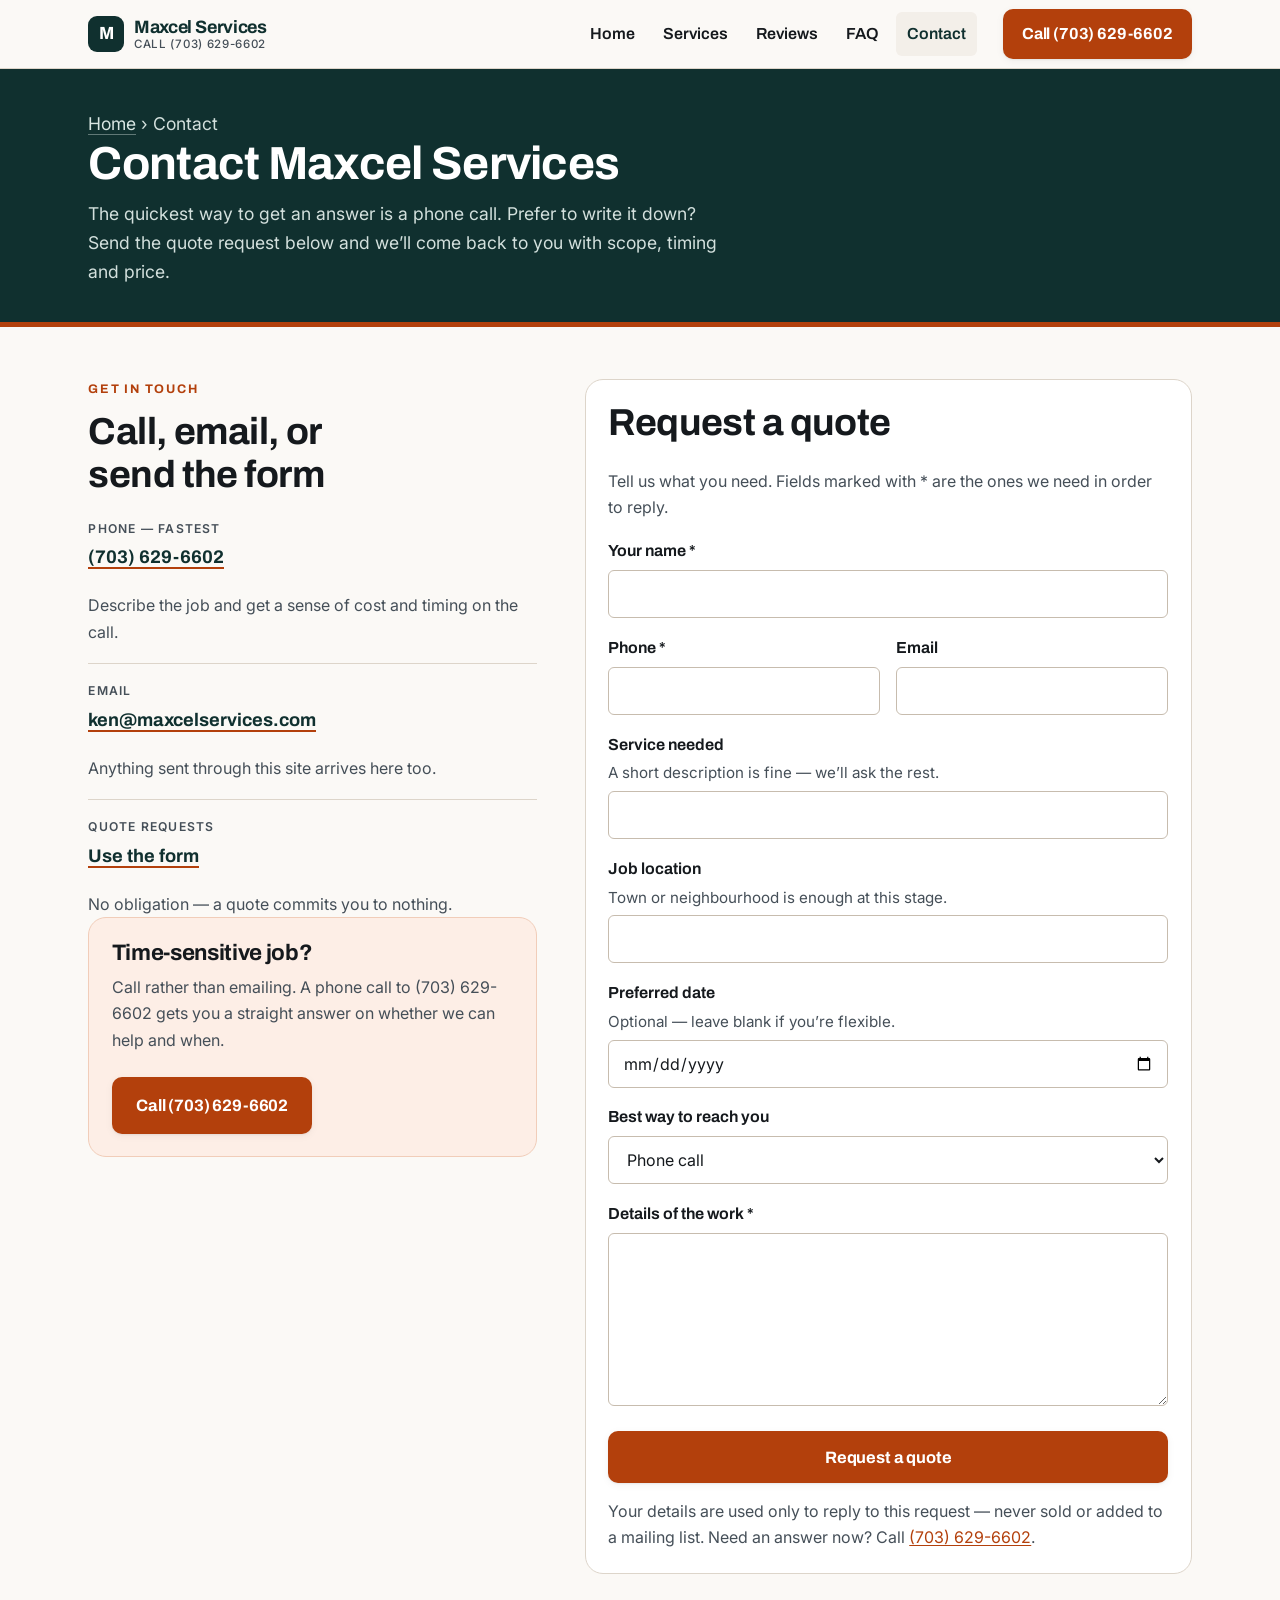
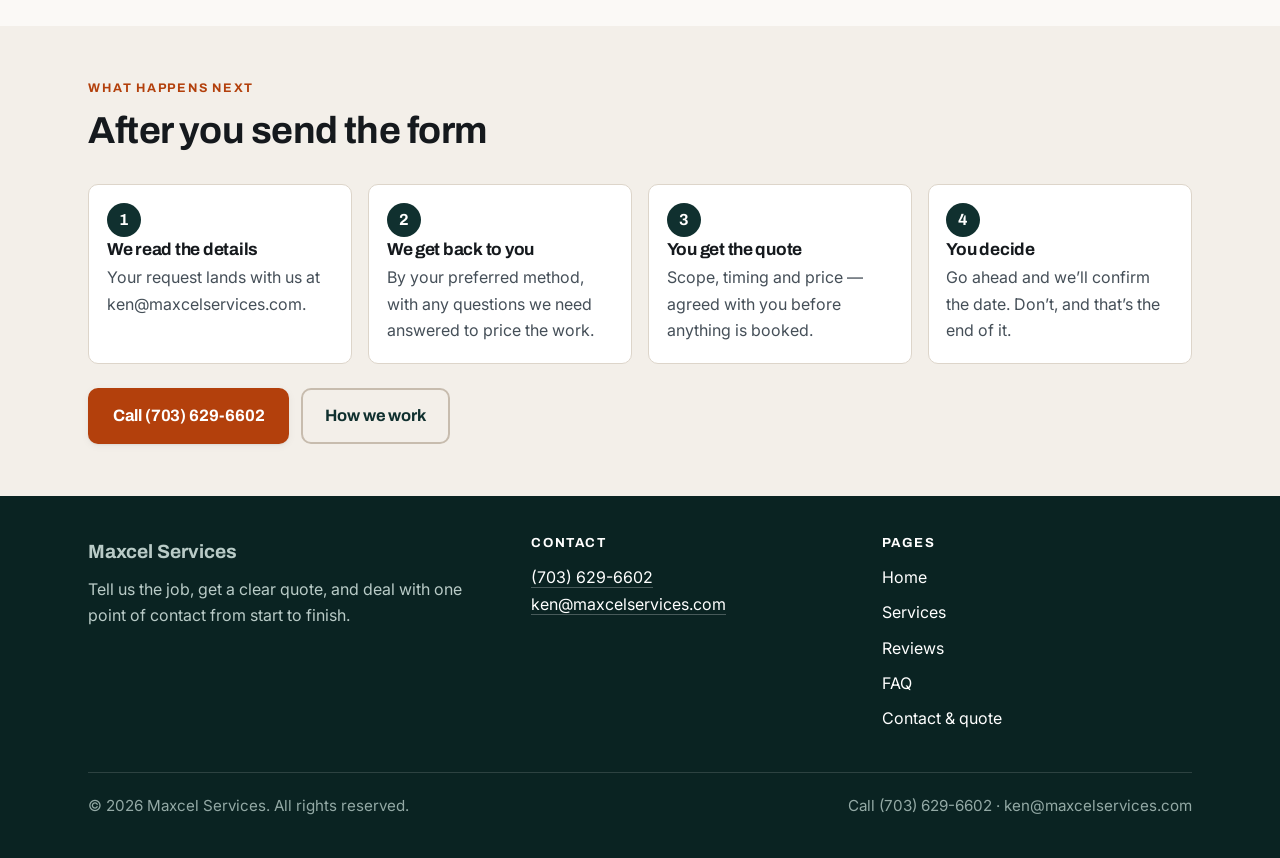
==== contact.html @ d25b7cfe "feat: initial website build" ====
<!DOCTYPE html>
<html lang="en">
<head>
<meta charset="utf-8">
<meta name="viewport" content="width=device-width, initial-scale=1">
<title>Contact &amp; Quote Request | Maxcel Services</title>
<meta name="description" content="Call Maxcel Services on (703) 629-6602, email ken@maxcelservices.com, or send a quote request and we'll come back to you with scope, timing and price.">
<meta name="theme-color" content="#10302f">
<link rel="canonical" href="./contact.html">
<link rel="icon" href="./assets/favicon.svg" type="image/svg+xml">
<link rel="apple-touch-icon" href="./assets/favicon.svg">

<meta property="og:type" content="website">
<meta property="og:site_name" content="Maxcel Services">
<meta property="og:title" content="Contact &amp; Quote Request | Maxcel Services">
<meta property="og:description" content="Call (703) 629-6602, email ken@maxcelservices.com, or send a quote request.">
<meta name="twitter:card" content="summary">

<link rel="preconnect" href="https://fonts.googleapis.com">
<link rel="preconnect" href="https://fonts.gstatic.com" crossorigin>
<link href="https://fonts.googleapis.com/css2?family=Archivo:wght@500;600;700&family=Inter:wght@400;500;600&display=swap" rel="stylesheet">
<link rel="stylesheet" href="./assets/styles.css">
</head>
<body>
<a class="skip-link" href="#main">Skip to main content</a>

<header class="site-header">
  <div class="wrap header-inner">
    <a class="brand" href="./index.html">
      <span class="brand__mark" aria-hidden="true">M</span>
      <span class="brand__text">Maxcel Services<span>Call (703) 629-6602</span></span>
    </a>

    <button class="nav-toggle" type="button" aria-expanded="false" aria-controls="site-nav">
      <span class="nav-toggle__bars" aria-hidden="true"></span>
      Menu
    </button>

    <nav class="site-nav" id="site-nav" aria-label="Main">
      <ul>
        <li><a href="./index.html">Home</a></li>
        <li><a href="./services.html">Services</a></li>
        <li><a href="./reviews.html">Reviews</a></li>
        <li><a href="./faq.html">FAQ</a></li>
        <li><a href="./contact.html" aria-current="page">Contact</a></li>
      </ul>
    </nav>

    <a class="btn btn--primary header-call" href="tel:+17036296602">Call (703) 629-6602</a>
  </div>
</header>

<main id="main">

  <div class="page-head">
    <div class="wrap">
      <p class="breadcrumb"><a href="./index.html">Home</a> &rsaquo; Contact</p>
      <h1>Contact Maxcel Services</h1>
      <p>
        The quickest way to get an answer is a phone call. Prefer to write it down? Send the quote
        request below and we’ll come back to you with scope, timing and price.
      </p>
    </div>
  </div>

  <section class="section" aria-labelledby="contact-heading">
    <div class="wrap contact-grid">

      <div>
        <p class="eyebrow">Get in touch</p>
        <h2 id="contact-heading">Call, email, or send the form</h2>

        <ul class="contact-list">
          <li>
            <p class="k">Phone — fastest</p>
            <p class="v"><a href="tel:+17036296602">(703) 629-6602</a></p>
            <p class="note">Describe the job and get a sense of cost and timing on the call.</p>
          </li>
          <li>
            <p class="k">Email</p>
            <p class="v"><a href="mailto:ken@maxcelservices.com">ken@maxcelservices.com</a></p>
            <p class="note">Anything sent through this site arrives here too.</p>
          </li>
          <li>
            <p class="k">Quote requests</p>
            <p class="v"><a href="#quote-form">Use the form</a></p>
            <p class="note">No obligation — a quote commits you to nothing.</p>
          </li>
        </ul>

        <div class="panel panel--accent">
          <h3>Time-sensitive job?</h3>
          <p>
            Call rather than emailing. A phone call to (703) 629-6602 gets you a straight answer on
            whether we can help and when.
          </p>
          <div class="btn-row">
            <a class="btn btn--primary" href="tel:+17036296602">Call (703) 629-6602</a>
          </div>
        </div>
      </div>

      <div class="panel" id="quote-form">
        <h2>Request a quote</h2>
        <p>
          Tell us what you need. Fields marked with * are the ones we need in order to reply.
        </p>

        <div class="form-status" id="contact-status" role="status" aria-live="polite"></div>

        <form class="form"
              method="POST"
              action="https://vision.leadrai.com/api/forms/9514c289e4f83cdfdb13f9842e59781e"
              data-leadr
              data-status="contact-status">
          <input type="hidden" name="_form" value="Quote request">
          <input type="hidden" name="_page" value="">
          <input type="text" name="_gotcha" tabindex="-1" autocomplete="off" style="display:none">

          <div class="field">
            <label for="c-name">Your name *</label>
            <input type="text" id="c-name" name="name" autocomplete="name" required>
          </div>

          <div class="field-row">
            <div class="field">
              <label for="c-phone">Phone *</label>
              <input type="tel" id="c-phone" name="phone" autocomplete="tel" required>
            </div>
            <div class="field">
              <label for="c-email">Email</label>
              <input type="email" id="c-email" name="email" autocomplete="email">
            </div>
          </div>

          <div class="field">
            <label for="c-service">Service needed
              <span class="hint">A short description is fine — we’ll ask the rest.</span>
            </label>
            <input type="text" id="c-service" name="Service needed" autocomplete="off">
          </div>

          <div class="field">
            <label for="c-location">Job location
              <span class="hint">Town or neighbourhood is enough at this stage.</span>
            </label>
            <input type="text" id="c-location" name="Job location" autocomplete="off">
          </div>

          <div class="field">
            <label for="c-date">Preferred date
              <span class="hint">Optional — leave blank if you’re flexible.</span>
            </label>
            <input type="date" id="c-date" name="Preferred date">
          </div>

          <div class="field">
            <label for="c-contact-method">Best way to reach you</label>
            <select id="c-contact-method" name="Best way to reach you">
              <option value="Phone call">Phone call</option>
              <option value="Text message">Text message</option>
              <option value="Email">Email</option>
            </select>
          </div>

          <div class="field">
            <label for="c-message">Details of the work *</label>
            <textarea id="c-message" name="Job details" rows="6" required></textarea>
          </div>

          <button class="btn btn--primary btn--block" type="submit">Request a quote</button>

          <p class="form__legal">
            Your details are used only to reply to this request — never sold or added to a mailing
            list. Need an answer now? Call <a href="tel:+17036296602">(703) 629-6602</a>.
          </p>
        </form>
      </div>

    </div>
  </section>

  <section class="section section--alt" aria-labelledby="next-heading">
    <div class="wrap">
      <p class="eyebrow">What happens next</p>
      <h2 id="next-heading">After you send the form</h2>
      <ol class="steps">
        <li>
          <h3>We read the details</h3>
          <p>Your request lands with us at ken@maxcelservices.com.</p>
        </li>
        <li>
          <h3>We get back to you</h3>
          <p>By your preferred method, with any questions we need answered to price the work.</p>
        </li>
        <li>
          <h3>You get the quote</h3>
          <p>Scope, timing and price — agreed with you before anything is booked.</p>
        </li>
        <li>
          <h3>You decide</h3>
          <p>Go ahead and we’ll confirm the date. Don’t, and that’s the end of it.</p>
        </li>
      </ol>

      <div class="btn-row">
        <a class="btn btn--primary" href="tel:+17036296602">Call (703) 629-6602</a>
        <a class="btn btn--ghost" href="./services.html">How we work</a>
      </div>
    </div>
  </section>

</main>

<footer class="site-footer">
  <div class="wrap">
    <div class="footer-grid">
      <div>
        <p class="footer-brand">Maxcel Services</p>
        <p>
          Tell us the job, get a clear quote, and deal with one point of contact from start to finish.
        </p>
      </div>
      <div>
        <h2>Contact</h2>
        <p>
          <a href="tel:+17036296602">(703) 629-6602</a><br>
          <a href="mailto:ken@maxcelservices.com">ken@maxcelservices.com</a>
        </p>
      </div>
      <nav aria-label="Footer">
        <h2>Pages</h2>
        <ul class="footer-links">
          <li><a href="./index.html">Home</a></li>
          <li><a href="./services.html">Services</a></li>
          <li><a href="./reviews.html">Reviews</a></li>
          <li><a href="./faq.html">FAQ</a></li>
          <li><a href="./contact.html">Contact &amp; quote</a></li>
        </ul>
      </nav>
    </div>
    <div class="footer-bottom">
      <span>&copy; <span data-year>2026</span> Maxcel Services. All rights reserved.</span>
      <span>Call (703) 629-6602 &middot; ken@maxcelservices.com</span>
    </div>
  </div>
</footer>

<div class="call-bar" role="group" aria-label="Quick contact">
  <a class="btn btn--primary" href="tel:+17036296602">Call (703) 629-6602</a>
  <a class="btn btn--ghost" href="#quote-form">Quote</a>
</div>

<script src="./assets/site.js" defer></script>
</body>
</html>
---- assets/styles.css ----
/* ==========================================================================
   Maxcel Services — stylesheet
   Visual direction: grounded, structured, service-trade professional.
   Palette: deep spruce brand, warm clay accent reserved for actions.
   ========================================================================== */

/* ---------- Tokens ---------- */
:root {
  --paper: #fbf9f6;
  --surface: #ffffff;
  --surface-alt: #f3efe9;
  --ink: #15191d;
  --ink-soft: #454f58;
  --line: #ddd5ca;
  --line-strong: #c7bcae;

  --brand: #10302f;
  --brand-deep: #0a2322;
  --brand-soft: #1d4a46;
  --on-brand: #eef3f1;

  --accent: #b3400c;
  --accent-hover: #8f3209;
  --accent-tint: #fdeee6;

  --focus: #0b6b8a;

  --radius-s: 6px;
  --radius-m: 10px;
  --radius-l: 18px;

  --shadow-s: 0 1px 2px rgba(21, 25, 29, .06), 0 2px 8px rgba(21, 25, 29, .05);
  --shadow-m: 0 10px 30px rgba(10, 35, 34, .10);

  --measure: 68ch;
  --wrap: 1140px;

  --step-s: .9375rem;
  --font-head: "Archivo", "Helvetica Neue", Helvetica, Arial, sans-serif;
  --font-body: "Inter", -apple-system, BlinkMacSystemFont, "Segoe UI", Roboto, Arial, sans-serif;
}

/* ---------- Reset / base ---------- */
*, *::before, *::after { box-sizing: border-box; }

html {
  -webkit-text-size-adjust: 100%;
  scroll-behavior: smooth;
}

body {
  margin: 0;
  background: var(--paper);
  color: var(--ink);
  font-family: var(--font-body);
  font-size: 1.0625rem;      /* 17px */
  line-height: 1.65;
  overflow-x: hidden;
  -webkit-font-smoothing: antialiased;
}

img, svg { max-width: 100%; height: auto; display: block; }

h1, h2, h3, h4 {
  font-family: var(--font-head);
  font-weight: 700;
  line-height: 1.14;
  letter-spacing: -.015em;
  margin: 0 0 .6em;
  color: var(--ink);
  text-wrap: balance;
}

h1 { font-size: clamp(2.05rem, 7vw, 3.5rem); }
h2 { font-size: clamp(1.6rem, 4.4vw, 2.35rem); }
h3 { font-size: clamp(1.15rem, 2.6vw, 1.4rem); }
h4 { font-size: 1.05rem; }

p { margin: 0 0 1.1em; max-width: var(--measure); }
p:last-child { margin-bottom: 0; }

a { color: var(--accent); text-decoration-thickness: 1px; text-underline-offset: 2px; }
a:hover { color: var(--accent-hover); }

ul, ol { margin: 0 0 1.1em; padding-left: 1.15em; }
li { margin-bottom: .45em; }

strong { font-weight: 650; }

hr {
  border: 0;
  border-top: 1px solid var(--line);
  margin: 2.5rem 0;
}

:focus-visible {
  outline: 3px solid var(--focus);
  outline-offset: 2px;
  border-radius: 3px;
}

::selection { background: var(--accent-tint); color: var(--ink); }

/* ---------- Layout helpers ---------- */
.wrap {
  width: 100%;
  max-width: var(--wrap);
  margin-inline: auto;
  padding-inline: 1.15rem;
}

.section { padding: 3.25rem 0; }
.section--tight { padding: 2.25rem 0; }
.section--pad-lg { padding: 4rem 0; }

.section--alt { background: var(--surface-alt); }
.section--surface { background: var(--surface); }
.section--brand {
  background: var(--brand);
  color: var(--on-brand);
}
.section--brand h2,
.section--brand h3 { color: #fff; }
.section--brand p { color: #d5e2df; }

.eyebrow {
  font-family: var(--font-head);
  font-size: .78rem;
  font-weight: 700;
  letter-spacing: .14em;
  text-transform: uppercase;
  color: var(--accent);
  margin: 0 0 .7rem;
}
.section--brand .eyebrow { color: #f0a072; }

.lede {
  font-size: 1.15rem;
  color: var(--ink-soft);
}
.section--brand .lede { color: #cfdedb; }

.skip-link {
  position: absolute;
  left: 0; top: 0;
  background: var(--brand);
  color: #fff;
  padding: .75rem 1.1rem;
  z-index: 200;
  transform: translateY(-120%);
}
.skip-link:focus { transform: translateY(0); }

/* ---------- Buttons ---------- */
.btn {
  display: inline-flex;
  align-items: center;
  justify-content: center;
  gap: .55rem;
  min-height: 52px;
  padding: .8rem 1.4rem;
  border: 2px solid transparent;
  border-radius: var(--radius-m);
  font-family: var(--font-head);
  font-size: 1.03rem;
  font-weight: 700;
  letter-spacing: -.01em;
  text-decoration: none;
  cursor: pointer;
  transition: background-color .18s ease, border-color .18s ease, color .18s ease, transform .18s ease;
}

.btn--primary {
  background: var(--accent);
  color: #fff;
  box-shadow: var(--shadow-s);
}
.btn--primary:hover {
  background: var(--accent-hover);
  color: #fff;
  transform: translateY(-1px);
}

.btn--ghost {
  background: transparent;
  color: var(--brand);
  border-color: var(--line-strong);
}
.btn--ghost:hover {
  background: #fff;
  border-color: var(--brand);
  color: var(--brand);
}

/* Ghost buttons sitting on any dark surface */
.section--brand .btn--ghost,
.hero .btn--ghost,
.cta-band .btn--ghost,
.page-head .btn--ghost,
.call-bar .btn--ghost {
  color: #fff;
  border-color: rgba(255, 255, 255, .5);
  background: transparent;
}
.section--brand .btn--ghost:hover,
.hero .btn--ghost:hover,
.cta-band .btn--ghost:hover,
.page-head .btn--ghost:hover,
.call-bar .btn--ghost:hover {
  background: rgba(255, 255, 255, .14);
  border-color: #fff;
  color: #fff;
}

.btn--block { width: 100%; }

.btn-row {
  display: flex;
  flex-wrap: wrap;
  gap: .75rem;
  margin: 1.5rem 0 0;
}
.btn-row .btn { flex: 1 1 240px; }

@media (min-width: 640px) {
  .btn-row .btn { flex: 0 0 auto; }
}

/* ---------- Header ---------- */
.site-header {
  position: sticky;
  top: 0;
  z-index: 100;
  background: rgba(251, 249, 246, .97);
  border-bottom: 1px solid var(--line);
}

.header-inner {
  display: flex;
  align-items: center;
  gap: 1rem;
  min-height: 68px;
  padding-block: .5rem;
}

.brand {
  display: inline-flex;
  align-items: center;
  gap: .6rem;
  text-decoration: none;
  color: var(--brand);
  margin-right: auto;
}
.brand:hover { color: var(--brand); }

.brand__mark {
  width: 36px;
  height: 36px;
  flex: 0 0 36px;
  border-radius: 9px;
  background: var(--brand);
  color: #fff;
  display: grid;
  place-items: center;
  font-family: var(--font-head);
  font-weight: 700;
  font-size: 1.1rem;
  letter-spacing: -.02em;
}

.brand__text {
  font-family: var(--font-head);
  font-weight: 700;
  font-size: 1.12rem;
  line-height: 1.1;
  letter-spacing: -.02em;
}
.brand__text span {
  display: block;
  font-family: var(--font-body);
  font-size: .72rem;
  font-weight: 500;
  letter-spacing: .06em;
  text-transform: uppercase;
  color: var(--ink-soft);
}

.nav-toggle {
  display: inline-flex;
  align-items: center;
  gap: .45rem;
  min-height: 46px;
  min-width: 46px;
  padding: .4rem .7rem;
  background: transparent;
  border: 1px solid var(--line-strong);
  border-radius: var(--radius-s);
  font-family: var(--font-head);
  font-size: .95rem;
  font-weight: 700;
  color: var(--brand);
  cursor: pointer;
}
.nav-toggle__bars {
  position: relative;
  width: 18px;
  height: 2px;
  background: currentColor;
  display: block;
}
.nav-toggle__bars::before,
.nav-toggle__bars::after {
  content: "";
  position: absolute;
  left: 0;
  width: 18px;
  height: 2px;
  background: currentColor;
}
.nav-toggle__bars::before { top: -5px; }
.nav-toggle__bars::after { top: 5px; }

.site-nav { display: none; }

.site-nav.is-open {
  display: block;
  position: absolute;
  left: 0;
  right: 0;
  top: 100%;
  background: var(--surface);
  border-bottom: 1px solid var(--line);
  box-shadow: var(--shadow-m);
  padding: .6rem 1.15rem 1.15rem;
}

.site-nav ul {
  list-style: none;
  margin: 0;
  padding: 0;
}
.site-nav li { margin: 0; }

.site-nav a {
  display: block;
  padding: .85rem .25rem;
  min-height: 48px;
  font-family: var(--font-head);
  font-weight: 600;
  font-size: 1.02rem;
  color: var(--ink);
  text-decoration: none;
  border-bottom: 1px solid var(--line);
}
.site-nav a:hover { color: var(--accent); }
.site-nav a[aria-current="page"] { color: var(--accent); }

.header-call {
  display: none;
}

@media (min-width: 900px) {
  .nav-toggle { display: none; }
  .site-nav { display: block; }
  .site-nav ul { display: flex; gap: .35rem; align-items: center; }
  .site-nav a {
    border-bottom: 0;
    padding: .55rem .7rem;
    min-height: 44px;
    display: inline-flex;
    align-items: center;
    border-radius: var(--radius-s);
    font-size: 1rem;
  }
  .site-nav a[aria-current="page"] {
    color: var(--brand);
    background: var(--surface-alt);
  }
  .header-call {
    display: inline-flex;
    margin-left: .6rem;
    min-height: 46px;
    padding: .6rem 1.05rem;
    font-size: 1rem;
  }
}

/* ---------- Hero ---------- */
.hero {
  background: var(--brand);
  color: var(--on-brand);
  border-bottom: 6px solid var(--accent);
  position: relative;
  overflow: hidden;
}

.hero::after {
  /* restrained geometric texture — no blobs, no gradient mush */
  content: "";
  position: absolute;
  inset: 0;
  background-image:
    linear-gradient(to right, rgba(255, 255, 255, .04) 1px, transparent 1px),
    linear-gradient(to bottom, rgba(255, 255, 255, .04) 1px, transparent 1px);
  background-size: 68px 68px;
  pointer-events: none;
}

.hero__inner {
  position: relative;
  z-index: 1;
  padding: 2.75rem 0 2.5rem;
}

.hero__tag {
  display: inline-block;
  font-family: var(--font-head);
  font-size: .76rem;
  font-weight: 700;
  letter-spacing: .13em;
  text-transform: uppercase;
  color: #f3b58f;
  border: 1px solid rgba(243, 181, 143, .4);
  border-radius: 999px;
  padding: .35rem .8rem;
  margin-bottom: 1.15rem;
}

.hero h1 { color: #fff; margin-bottom: .55rem; }
.hero h1 em {
  font-style: normal;
  color: #f3b58f;
}

.hero__sub {
  font-size: 1.14rem;
  color: #d3e0dd;
  max-width: 54ch;
  margin-bottom: 1.6rem;
}

.hero .btn-row { margin-top: 0; }

.hero__phone {
  margin-top: 1.5rem;
  font-size: 1rem;
  color: #bed0cc;
}
.hero__phone a {
  color: #fff;
  font-family: var(--font-head);
  font-weight: 700;
  font-size: 1.2rem;
  text-decoration: none;
  border-bottom: 2px solid rgba(243, 181, 143, .6);
}
.hero__phone a:hover { border-bottom-color: #f3b58f; color: #fff; }

@media (min-width: 900px) {
  .hero__inner {
    padding: 4.25rem 0 3.75rem;
    display: grid;
    grid-template-columns: 1.15fr .85fr;
    gap: 3rem;
    align-items: start;
  }
}

/* Hero side card (quote capture / key facts) */
.hero-card {
  background: var(--surface);
  color: var(--ink);
  border-radius: var(--radius-l);
  padding: 1.35rem;
  box-shadow: var(--shadow-m);
  margin-top: 2rem;
}
@media (min-width: 900px) {
  .hero-card { margin-top: 0; padding: 1.6rem; }
}
.hero-card h2 {
  font-size: 1.3rem;
  margin-bottom: .35rem;
}
.hero-card__note {
  font-size: 1rem;
  color: var(--ink-soft);
  margin-bottom: 1.1rem;
}

/* ---------- Trust strip ---------- */
.trust {
  background: var(--brand-deep);
  color: #cfdedb;
  padding: 1rem 0;
}
.trust ul {
  list-style: none;
  margin: 0;
  padding: 0;
  display: grid;
  gap: .6rem;
}
.trust li {
  margin: 0;
  display: flex;
  gap: .6rem;
  align-items: flex-start;
  font-size: 1rem;
}
.trust svg { flex: 0 0 20px; margin-top: .22rem; color: #f3b58f; }
.trust strong { color: #fff; font-weight: 650; }

@media (min-width: 760px) {
  .trust ul { grid-template-columns: repeat(3, 1fr); gap: 1.25rem; }
}

/* ---------- Service blocks (varied layouts, not a card grid) ---------- */
.service-lead {
  display: grid;
  gap: 1.5rem;
  align-items: start;
}
@media (min-width: 880px) {
  .service-lead { grid-template-columns: .9fr 1.1fr; gap: 3rem; }
}

.service-stack {
  display: grid;
  gap: 1rem;
  margin-top: 2rem;
}

.service {
  background: var(--surface);
  border: 1px solid var(--line);
  border-left: 5px solid var(--brand-soft);
  border-radius: var(--radius-m);
  padding: 1.25rem 1.25rem 1.3rem;
}
.service:nth-child(even) { border-left-color: var(--accent); }

.service__outcome {
  font-family: var(--font-head);
  font-size: 1.16rem;
  font-weight: 700;
  line-height: 1.25;
  margin: 0 0 .5rem;
  color: var(--brand);
}
.service__label {
  display: block;
  font-family: var(--font-body);
  font-size: .74rem;
  font-weight: 600;
  letter-spacing: .11em;
  text-transform: uppercase;
  color: var(--ink-soft);
  margin-bottom: .35rem;
}
.service p { font-size: 1rem; color: var(--ink-soft); margin-bottom: .75rem; }
.service ul {
  margin: 0;
  padding-left: 1.1em;
  font-size: 1rem;
  color: var(--ink-soft);
}

@media (min-width: 880px) {
  .service-stack { grid-template-columns: 1fr 1fr; gap: 1.1rem; }
  .service--wide { grid-column: 1 / -1; }
  .service--wide .service__outcome { font-size: 1.35rem; }
}

/* ---------- Steps (numbered, staggered) ---------- */
.steps {
  list-style: none;
  counter-reset: step;
  margin: 2rem 0 0;
  padding: 0;
  display: grid;
  gap: 1rem;
}
.steps li {
  counter-increment: step;
  position: relative;
  margin: 0;
  padding: 1.1rem 1.2rem 1.15rem 3.6rem;
  background: var(--surface);
  border: 1px solid var(--line);
  border-radius: var(--radius-m);
}
.steps li::before {
  content: counter(step);
  position: absolute;
  left: 1.1rem;
  top: 1.05rem;
  width: 34px;
  height: 34px;
  border-radius: 50%;
  background: var(--brand);
  color: #fff;
  display: grid;
  place-items: center;
  font-family: var(--font-head);
  font-weight: 700;
  font-size: 1rem;
}
.steps h3 { font-size: 1.08rem; margin-bottom: .3rem; }
.steps p { font-size: 1rem; color: var(--ink-soft); margin: 0; }

@media (min-width: 820px) {
  .steps { grid-template-columns: repeat(4, 1fr); }
  .steps li { padding: 3.4rem 1.1rem 1.2rem; }
  .steps li::before { top: 1.1rem; left: 1.1rem; }
}

.section--brand .steps li {
  background: rgba(255, 255, 255, .06);
  border-color: rgba(255, 255, 255, .16);
}
.section--brand .steps li::before { background: var(--accent); }
.section--brand .steps p { color: #cfdedb; }

/* ---------- Split / feature rows ---------- */
.split {
  display: grid;
  gap: 1.75rem;
  align-items: center;
}
@media (min-width: 880px) {
  .split { grid-template-columns: 1fr 1fr; gap: 3rem; }
  .split--reverse > *:first-child { order: 2; }
}

.panel {
  background: var(--surface);
  border: 1px solid var(--line);
  border-radius: var(--radius-l);
  padding: 1.4rem;
}
.panel--accent {
  background: var(--accent-tint);
  border-color: #f1cdb9;
}
.panel h3 { margin-bottom: .5rem; }
.panel p { font-size: 1rem; color: var(--ink-soft); }

.checklist {
  list-style: none;
  margin: 0;
  padding: 0;
}
.checklist li {
  position: relative;
  padding-left: 1.9rem;
  margin-bottom: .7rem;
  font-size: 1rem;
  color: var(--ink-soft);
}
.checklist li::before {
  content: "";
  position: absolute;
  left: 0;
  top: .42em;
  width: 1.05rem;
  height: 1.05rem;
  border-radius: 50%;
  background: var(--accent);
  box-shadow: inset 0 0 0 3px #fff;
}
.section--brand .checklist li { color: #d5e2df; }
.section--brand .checklist li::before { box-shadow: inset 0 0 0 3px var(--brand); }

/* ---------- CTA band ---------- */
.cta-band {
  background: var(--brand);
  color: #fff;
  border-radius: var(--radius-l);
  padding: 1.75rem 1.4rem;
  display: grid;
  gap: 1.2rem;
}
.cta-band h2 { color: #fff; margin-bottom: .4rem; font-size: clamp(1.45rem, 3.8vw, 2rem); }
.cta-band p { color: #d3e0dd; margin: 0; }
.cta-band .btn-row { margin: 0; }
@media (min-width: 880px) {
  .cta-band {
    grid-template-columns: 1.3fr auto;
    align-items: center;
    padding: 2.1rem 2.25rem;
    gap: 2rem;
  }
  .cta-band .btn-row { flex-wrap: nowrap; }
}

/* ---------- FAQ ---------- */
.faq-list {
  margin-top: 1.75rem;
  border-top: 1px solid var(--line);
  max-width: 820px;
}
.faq-item {
  border-bottom: 1px solid var(--line);
}
.faq-item > summary {
  display: flex;
  justify-content: space-between;
  align-items: center;
  gap: 1rem;
  padding: 1.05rem .25rem;
  min-height: 48px;
  cursor: pointer;
  font-family: var(--font-head);
  font-weight: 650;
  font-size: 1.06rem;
  color: var(--brand);
  list-style: none;
}
.faq-item > summary::-webkit-details-marker { display: none; }
.faq-item > summary::after {
  content: "+";
  flex: 0 0 auto;
  font-size: 1.5rem;
  line-height: 1;
  color: var(--accent);
  transition: transform .18s ease;
}
.faq-item[open] > summary::after { content: "–"; }
.faq-item > summary:hover { color: var(--accent); }
.faq-item__body {
  padding: 0 .25rem 1.2rem;
}
.faq-item__body p { font-size: 1rem; color: var(--ink-soft); }

/* ---------- Reviews / feedback ---------- */
.review-note {
  background: var(--surface);
  border: 1px solid var(--line);
  border-left: 5px solid var(--accent);
  border-radius: var(--radius-m);
  padding: 1.3rem;
}
.review-note p { font-size: 1rem; color: var(--ink-soft); }

.ask-list {
  display: grid;
  gap: 1rem;
  margin-top: 1.75rem;
}
@media (min-width: 760px) {
  .ask-list { grid-template-columns: repeat(3, 1fr); }
}
.ask {
  background: var(--surface-alt);
  border-radius: var(--radius-m);
  padding: 1.15rem;
}
.ask h3 { font-size: 1.03rem; margin-bottom: .35rem; }
.ask p { font-size: 1rem; color: var(--ink-soft); margin: 0; }

/* ---------- Forms ---------- */
.form { margin: 0; }

.field { margin-bottom: 1.05rem; }

.field label {
  display: block;
  font-family: var(--font-head);
  font-size: 1rem;
  font-weight: 650;
  color: var(--ink);
  margin-bottom: .35rem;
}
.field .hint {
  display: block;
  font-family: var(--font-body);
  font-size: .95rem;
  font-weight: 400;
  color: var(--ink-soft);
  margin-top: .15rem;
}

.field input[type="text"],
.field input[type="email"],
.field input[type="tel"],
.field input[type="date"],
.field select,
.field textarea {
  width: 100%;
  min-height: 48px;
  padding: .7rem .85rem;
  font-family: var(--font-body);
  font-size: 1rem;
  color: var(--ink);
  background: #fff;
  border: 1px solid var(--line-strong);
  border-radius: var(--radius-s);
  transition: border-color .15s ease, box-shadow .15s ease;
}
.field textarea { min-height: 128px; resize: vertical; line-height: 1.55; }

.field input:focus,
.field select:focus,
.field textarea:focus {
  border-color: var(--brand-soft);
  box-shadow: 0 0 0 3px rgba(29, 74, 70, .15);
}

.field-row { display: grid; gap: 0 1rem; }
@media (min-width: 560px) {
  .field-row { grid-template-columns: 1fr 1fr; }
}

.form__legal {
  font-size: .95rem;
  color: var(--ink-soft);
  margin: .9rem 0 0;
}

.form-status {
  display: none;
  margin: 0 0 1.2rem;
  padding: 1rem 1.1rem;
  border-radius: var(--radius-m);
  background: #e9f4ec;
  border: 1px solid #a9ceb5;
  color: #14361f;
  font-size: 1rem;
}
.form-status.is-visible { display: block; }
.form-status strong { display: block; font-family: var(--font-head); margin-bottom: .2rem; }
.form-status--error {
  background: #fdecea;
  border-color: #e2a9a2;
  color: #5c1b14;
}

/* ---------- Contact details ---------- */
.contact-grid {
  display: grid;
  gap: 1.5rem;
}
@media (min-width: 900px) {
  .contact-grid { grid-template-columns: .85fr 1.15fr; gap: 3rem; align-items: start; }
}

.contact-list {
  list-style: none;
  margin: 0;
  padding: 0;
}
.contact-list li {
  margin: 0 0 1.1rem;
  padding-bottom: 1.1rem;
  border-bottom: 1px solid var(--line);
}
.contact-list li:last-child { border-bottom: 0; margin-bottom: 0; padding-bottom: 0; }
.contact-list dt,
.contact-list .k {
  font-family: var(--font-body);
  font-size: .76rem;
  font-weight: 600;
  letter-spacing: .1em;
  text-transform: uppercase;
  color: var(--ink-soft);
  margin-bottom: .2rem;
}
.contact-list .v {
  font-family: var(--font-head);
  font-size: 1.14rem;
  font-weight: 700;
  color: var(--brand);
  word-break: break-word;
}
.contact-list .v a { color: var(--brand); text-decoration: none; border-bottom: 2px solid var(--accent); }
.contact-list .v a:hover { color: var(--accent); }
.contact-list .note { font-size: 1rem; color: var(--ink-soft); margin-top: .25rem; }

/* ---------- Page header (inner pages) ---------- */
.page-head {
  background: var(--brand);
  color: var(--on-brand);
  border-bottom: 5px solid var(--accent);
  padding: 2.5rem 0 2.25rem;
}
.page-head h1 { color: #fff; font-size: clamp(1.9rem, 5.5vw, 2.9rem); margin-bottom: .5rem; }
.page-head p { color: #d3e0dd; font-size: 1.1rem; max-width: 58ch; margin: 0; }

.breadcrumb {
  font-size: .95rem;
  color: #a9c0bc;
  margin-bottom: .9rem;
}
.breadcrumb a { color: #d9e6e3; text-decoration: none; border-bottom: 1px solid rgba(217, 230, 227, .4); }
.breadcrumb a:hover { color: #fff; }

/* ---------- Footer ---------- */
.site-footer {
  background: var(--brand-deep);
  color: #b9cbc7;
  padding: 2.5rem 0 7rem;   /* room for mobile call bar */
  font-size: 1rem;
}
@media (min-width: 900px) {
  .site-footer { padding-bottom: 2.5rem; }
}

.footer-grid {
  display: grid;
  gap: 1.75rem;
}
@media (min-width: 760px) {
  .footer-grid { grid-template-columns: 1.3fr 1fr 1fr; gap: 2.5rem; }
}

.site-footer h2,
.site-footer h3 {
  color: #fff;
  font-size: .82rem;
  letter-spacing: .12em;
  text-transform: uppercase;
  margin-bottom: .8rem;
}
.site-footer p { color: #b9cbc7; }
.site-footer a { color: #fff; text-decoration: none; border-bottom: 1px solid rgba(255, 255, 255, .25); }
.site-footer a:hover { border-bottom-color: #f3b58f; color: #f3b58f; }

.footer-links { list-style: none; margin: 0; padding: 0; }
.footer-links li { margin-bottom: .55rem; }
.footer-links a { border-bottom: 0; }

.footer-brand {
  font-family: var(--font-head);
  font-weight: 700;
  font-size: 1.2rem;
  color: #fff;
  margin-bottom: .5rem;
}

.footer-bottom {
  margin-top: 2rem;
  padding-top: 1.25rem;
  border-top: 1px solid rgba(255, 255, 255, .14);
  font-size: .95rem;
  color: #93a9a5;
  display: flex;
  flex-wrap: wrap;
  gap: .5rem 1.25rem;
  justify-content: space-between;
}

/* ---------- Mobile sticky call bar ---------- */
.call-bar {
  position: fixed;
  left: 0; right: 0; bottom: 0;
  z-index: 95;
  display: flex;
  gap: .6rem;
  padding: .6rem .75rem calc(.6rem + env(safe-area-inset-bottom, 0px));
  background: rgba(10, 35, 34, .97);
  border-top: 1px solid rgba(255, 255, 255, .14);
}
.call-bar .btn {
  flex: 1 1 0;
  min-height: 50px;
  font-size: 1rem;
  padding-inline: .6rem;
}
.call-bar .btn--ghost {
  color: #fff;
  border-color: rgba(255, 255, 255, .45);
  background: transparent;
}
.call-bar .btn--ghost:hover { background: rgba(255, 255, 255, .12); color: #fff; }

@media (min-width: 900px) {
  .call-bar { display: none; }
}

/* ---------- Motion ---------- */
@media (prefers-reduced-motion: reduce) {
  html { scroll-behavior: auto; }
  *, *::before, *::after {
    animation-duration: .001ms !important;
    animation-iteration-count: 1 !important;
    transition-duration: .001ms !important;
  }
  .btn--primary:hover { transform: none; }
}
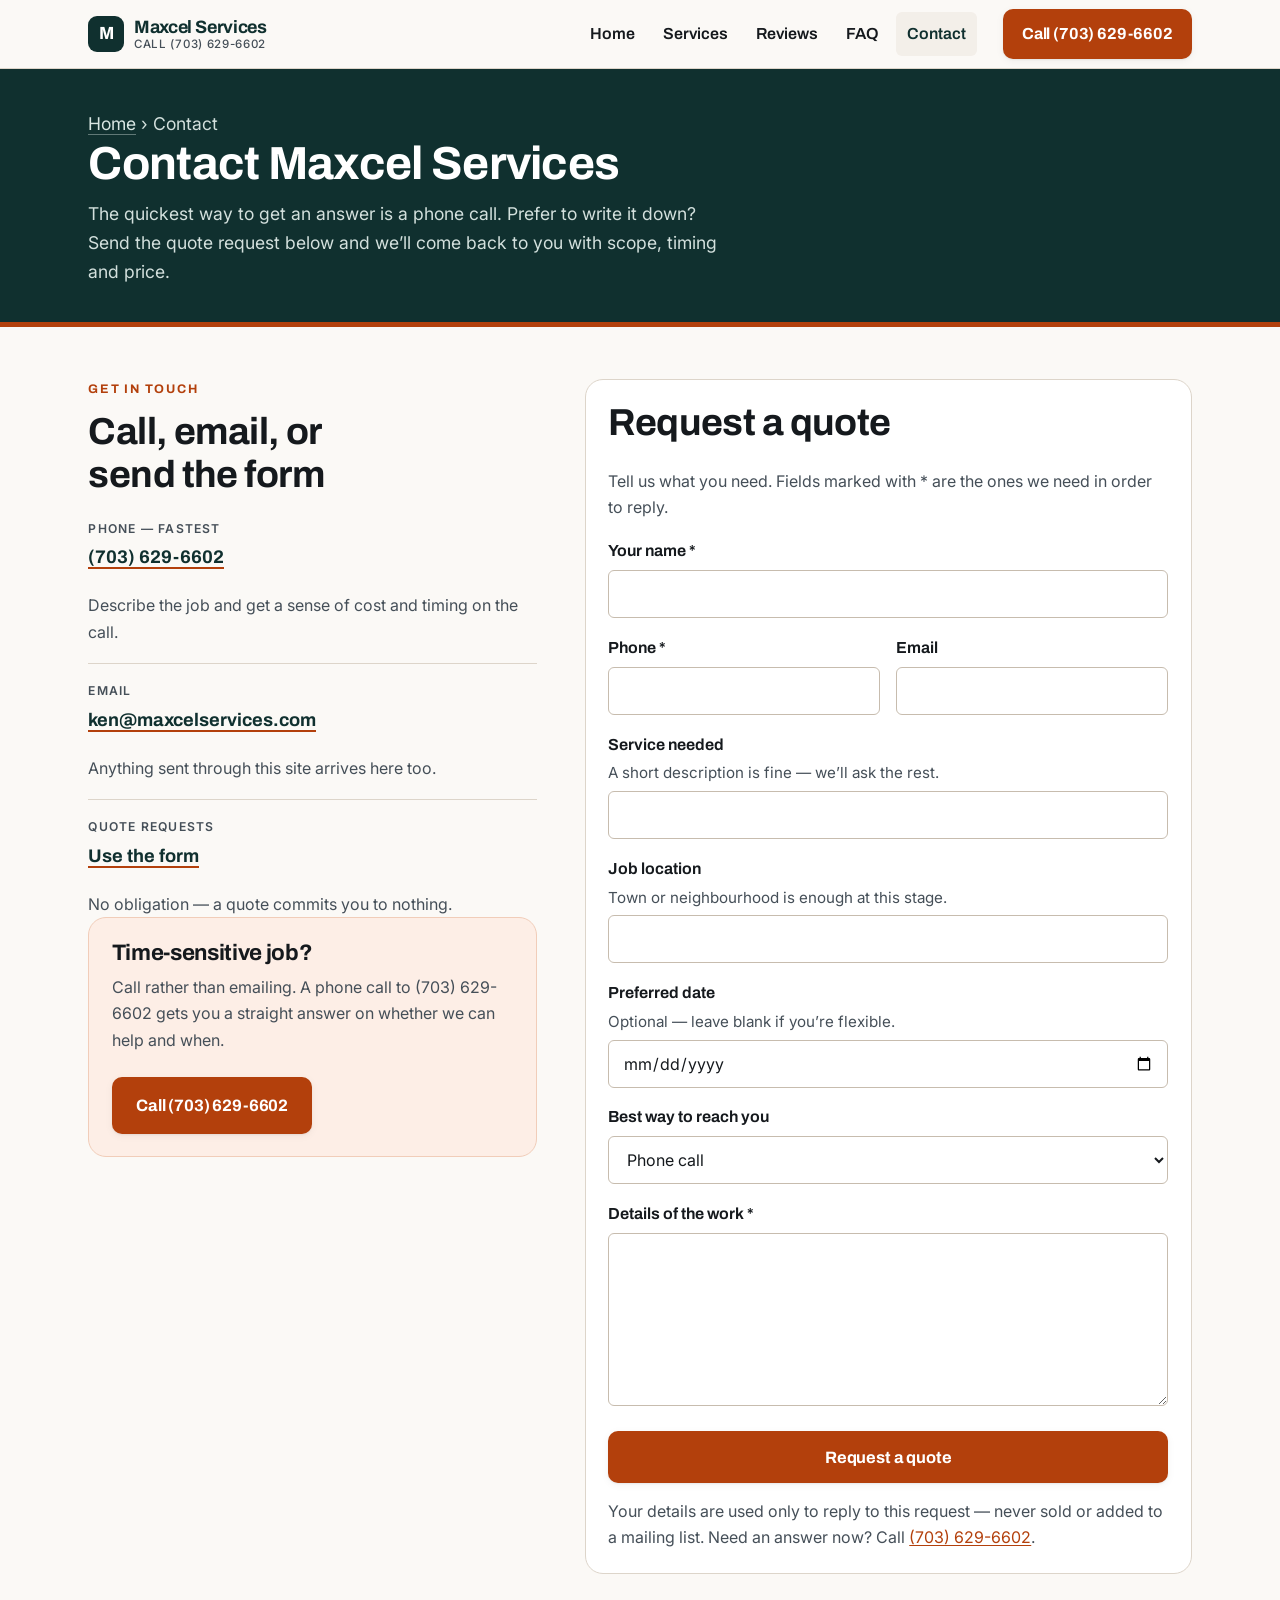
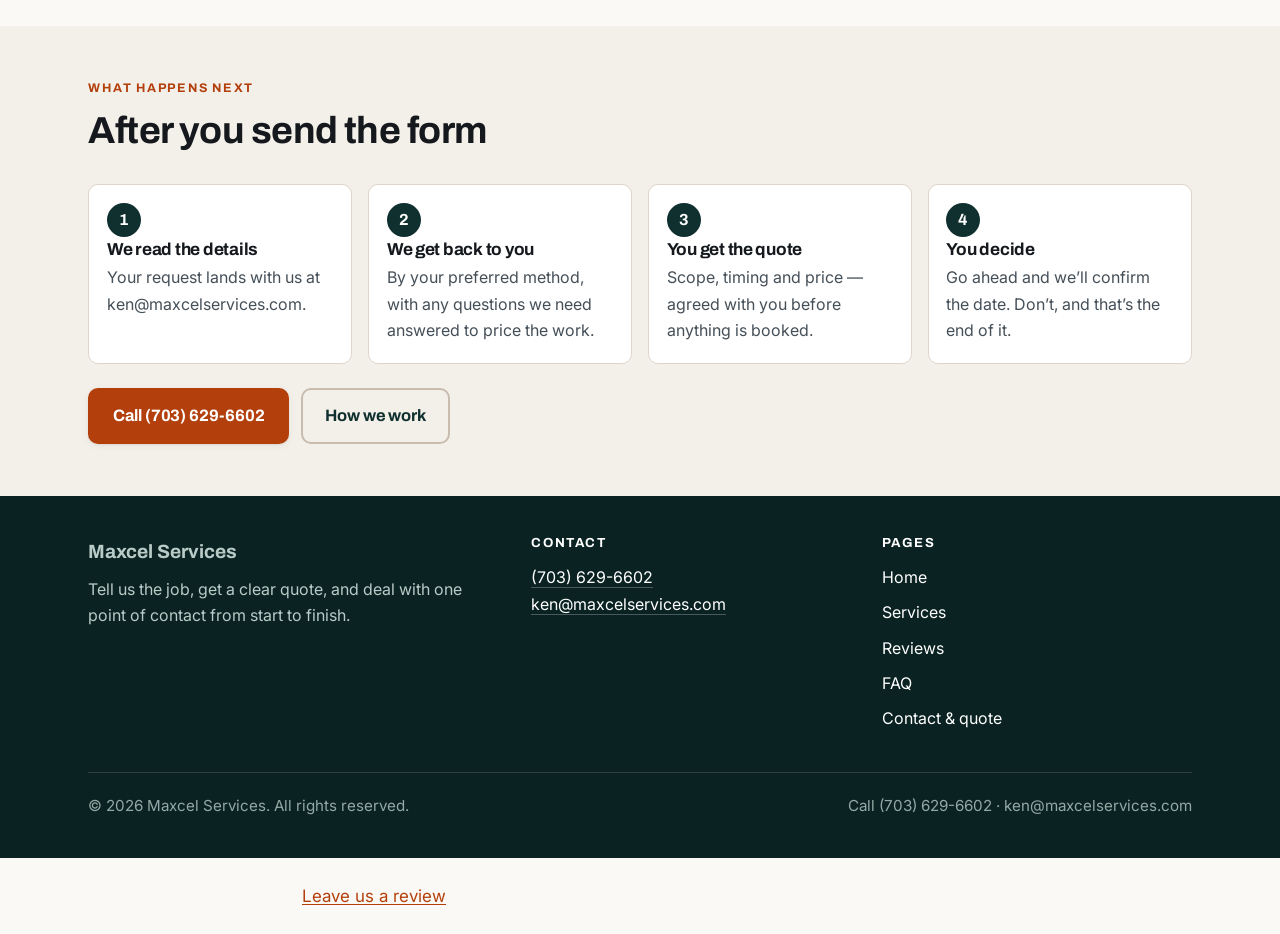
==== commit ed838dd4: "feat: add review page link" ====
--- a/contact.html
+++ b/contact.html
@@ -252,5 +252,10 @@
 </div>
 
 <script src="./assets/site.js" defer></script>
+<script src="https://vision.leadrai.com/widget/loader.js" data-lv-widget data-kind="chatbot" data-widget="e70a765d-3833-49a7-8cf9-7741cdd9ee6b" async></script>
+<script src="https://vision.leadrai.com/widget/loader.js" data-lv-widget data-kind="voice" data-widget="2a8f5aed-c0f4-4eeb-bf45-c24169cc70f4" async></script>
+<script defer src="https://static.cloudflareinsights.com/beacon.min.js" data-cf-beacon='{"token": "0a932598fc5b4cc9baf156d875620bd1"}'></script>
+<script defer data-lv-track src="https://vision.leadrai.com/api/forms/9514c289e4f83cdfdb13f9842e59781e/t.js"></script>
+<p data-lv-review="1" style="text-align:center;margin:24px 0"><a href="/review">Leave us a review</a></p>
 </body>
 </html>
